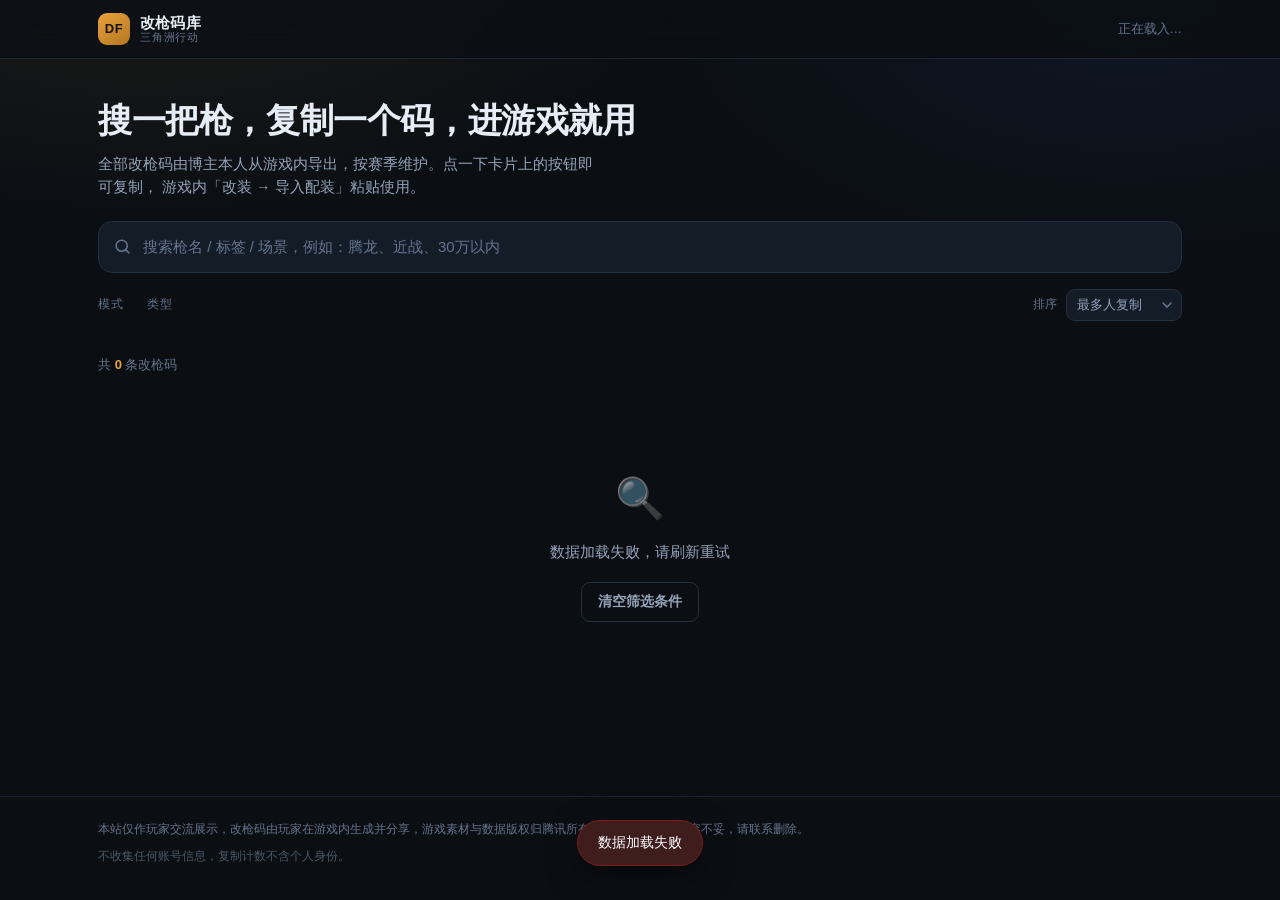
==== static/index.html @ 009d8478 "初始化：三角洲改枪码库（前台搜索/复制 + 本地后台导入）" ====
<!DOCTYPE html>
<html lang="zh-CN">
<head>
<meta charset="utf-8">
<meta name="viewport" content="width=device-width,initial-scale=1,viewport-fit=cover">
<title>三角洲行动 改枪码大全 · 一键复制</title>
<meta name="description" content="三角洲行动改枪码查询：烽火地带、全面战场全模式配装，按枪名、造价、距离筛选，一键复制改枪码直接进游戏使用。">
<meta name="theme-color" content="#0c1016">
<link rel="icon" href="data:image/svg+xml,<svg xmlns='http://www.w3.org/2000/svg' viewBox='0 0 100 100'><text y='.9em' font-size='90'>🎯</text></svg>">
<link rel="stylesheet" href="/static/styles.css">
</head>
<body>

<header class="topbar">
  <div class="wrap topbar-inner">
    <a class="brand" href="/">
      <span class="brand-mark">DF</span>
      <span class="brand-text">
        <b>改枪码库</b>
        <em>三角洲行动</em>
      </span>
    </a>
    <div class="topbar-meta" id="metaLine">正在载入…</div>
  </div>
</header>

<main class="wrap">

  <section class="hero">
    <h1>搜一把枪，复制一个码，进游戏就用</h1>
    <p class="hero-sub">
      全部改枪码由博主本人从游戏内导出，按赛季维护。点一下卡片上的按钮即可复制，
      游戏内「改装 → 导入配装」粘贴使用。
    </p>

    <div class="searchbox">
      <svg class="searchbox-icon" viewBox="0 0 24 24" aria-hidden="true">
        <circle cx="11" cy="11" r="7"></circle><path d="M20 20l-4-4"></path>
      </svg>
      <input id="q" type="search" autocomplete="off" spellcheck="false"
             placeholder="搜索枪名 / 标签 / 场景，例如：腾龙、近战、30万以内">
      <button id="qClear" class="searchbox-clear" title="清空" hidden>✕</button>
    </div>

    <div class="filters">
      <div class="filter-group" id="modeFilter">
        <span class="filter-label">模式</span>
      </div>
      <div class="filter-group" id="catFilter">
        <span class="filter-label">类型</span>
      </div>
      <div class="filter-group filter-tail">
        <span class="filter-label">排序</span>
        <select id="sort">
          <option value="hot">最多人复制</option>
          <option value="new">最新更新</option>
          <option value="name">枪名 A→Z</option>
          <option value="price">造价从低到高</option>
        </select>
        <select id="season" hidden></select>
      </div>
    </div>
  </section>

  <div class="resultbar">
    <span id="resultCount">—</span>
    <span class="resultbar-hint" id="activeHint"></span>
  </div>

  <section id="grid" class="grid" aria-live="polite"></section>

  <div id="empty" class="empty" hidden>
    <div class="empty-mark">🔍</div>
    <p id="emptyText">没有找到匹配的改枪码</p>
    <button class="btn btn-ghost" id="resetBtn">清空筛选条件</button>
  </div>

  <div id="loadMoreWrap" class="loadmore-wrap" hidden>
    <button class="btn btn-ghost" id="loadMore">载入更多</button>
  </div>
</main>

<footer class="foot">
  <div class="wrap">
    <p>
      本站仅作玩家交流展示，改枪码由玩家在游戏内生成并分享，游戏素材与数据版权归腾讯所有。
      如权利人认为内容不妥，请联系删除。
    </p>
    <p class="foot-dim">不收集任何账号信息，复制计数不含个人身份。</p>
  </div>
</footer>

<div id="toast" class="toast" role="status" aria-live="polite"></div>

<script src="/static/app.js"></script>
</body>
</html>
---- static/styles.css ----
/* ==========================================================================
   三角洲行动 · 改枪码库  —— 前台样式
   设计取向：深色、低饱和、把「码」和「复制按钮」当主角。
   ========================================================================== */

:root {
  --bg:        #0b0f14;
  --bg-soft:   #111823;
  --panel:     #141c28;
  --panel-hi:  #1b2534;
  --line:      #24303f;
  --line-soft: #1c2531;
  --txt:       #e6edf6;
  --txt-dim:   #94a3b8;
  --txt-faint: #64748b;
  --accent:    #e8a33d;   /* 战术橙 */
  --accent-dim:#7a5a26;
  --ok:        #34d399;
  --danger:    #f87171;
  --radius:    14px;
  --radius-sm: 9px;
  --shadow:    0 12px 34px rgba(0,0,0,.45);
  --mono:      ui-monospace, SFMono-Regular, "SF Mono", Menlo, Consolas, "Liberation Mono", monospace;
}

* { box-sizing: border-box; }

html { -webkit-text-size-adjust: 100%; }

body {
  margin: 0;
  background:
    radial-gradient(900px 480px at 12% -8%, rgba(232,163,61,.09), transparent 60%),
    radial-gradient(760px 420px at 88% 0%, rgba(56,120,220,.08), transparent 62%),
    var(--bg);
  color: var(--txt);
  font: 15px/1.6 -apple-system, BlinkMacSystemFont, "Segoe UI", "PingFang SC",
        "Hiragino Sans GB", "Microsoft YaHei", sans-serif;
  min-height: 100vh;
  display: flex;
  flex-direction: column;
}

.wrap { width: 100%; max-width: 1120px; margin: 0 auto; padding: 0 18px; }

a { color: inherit; text-decoration: none; }

/* ---------------------------------------------------------------- 顶栏 */

.topbar {
  position: sticky; top: 0; z-index: 20;
  background: rgba(11,15,20,.82);
  backdrop-filter: blur(14px);
  border-bottom: 1px solid var(--line-soft);
}
.topbar-inner {
  display: flex; align-items: center; justify-content: space-between;
  height: 58px; gap: 14px;
}
.brand { display: flex; align-items: center; gap: 10px; }
.brand-mark {
  width: 32px; height: 32px; flex: 0 0 32px;
  display: grid; place-items: center;
  border-radius: 9px;
  background: linear-gradient(145deg, var(--accent), #b4761f);
  color: #1a1206; font-weight: 800; font-size: 13px; letter-spacing: .5px;
}
.brand-text { display: flex; flex-direction: column; line-height: 1.15; }
.brand-text b { font-size: 15px; letter-spacing: .2px; }
.brand-text em {
  font-style: normal; font-size: 11px; color: var(--txt-faint); letter-spacing: .8px;
}
.topbar-meta { font-size: 12.5px; color: var(--txt-faint); }
.topbar-meta b { color: var(--accent); font-variant-numeric: tabular-nums; }

/* ---------------------------------------------------------------- Hero */

.hero { padding: 40px 0 8px; }
.hero h1 {
  margin: 0 0 10px;
  font-size: clamp(23px, 4.2vw, 34px);
  line-height: 1.28;
  letter-spacing: -.4px;
}
.hero-sub { margin: 0 0 22px; color: var(--txt-dim); max-width: 62ch; font-size: 14.5px; }

.searchbox { position: relative; display: flex; align-items: center; }
.searchbox-icon {
  position: absolute; left: 15px; width: 19px; height: 19px;
  fill: none; stroke: var(--txt-faint); stroke-width: 2;
  stroke-linecap: round; pointer-events: none;
}
#q {
  width: 100%; height: 52px;
  padding: 0 46px 0 44px;
  border-radius: var(--radius);
  border: 1px solid var(--line);
  background: var(--panel);
  color: var(--txt); font-size: 15px;
  outline: none;
  transition: border-color .15s, box-shadow .15s, background .15s;
}
#q::placeholder { color: var(--txt-faint); }
#q:focus {
  border-color: var(--accent-dim);
  box-shadow: 0 0 0 3px rgba(232,163,61,.13);
  background: var(--panel-hi);
}
#q::-webkit-search-cancel-button { display: none; }
.searchbox-clear {
  position: absolute; right: 12px;
  width: 26px; height: 26px; border: 0; border-radius: 50%;
  background: var(--line); color: var(--txt-dim);
  font-size: 12px; line-height: 1; cursor: pointer;
}
.searchbox-clear:hover { background: var(--panel-hi); color: var(--txt); }

/* ---------------------------------------------------------------- 筛选 */

.filters {
  display: flex; flex-wrap: wrap; align-items: center;
  gap: 10px 22px; margin-top: 16px;
}
.filter-group { display: flex; align-items: center; flex-wrap: wrap; gap: 6px; }
.filter-tail { margin-left: auto; }
.filter-label {
  font-size: 12px; color: var(--txt-faint);
  letter-spacing: .6px; margin-right: 2px;
}
.chip {
  border: 1px solid var(--line);
  background: transparent;
  color: var(--txt-dim);
  height: 30px; padding: 0 12px;
  border-radius: 999px;
  font-size: 13px; cursor: pointer;
  transition: all .14s;
  white-space: nowrap;
}
.chip:hover { border-color: var(--accent-dim); color: var(--txt); }
.chip.on {
  background: rgba(232,163,61,.14);
  border-color: var(--accent);
  color: var(--accent);
  font-weight: 600;
}

select {
  height: 32px; padding: 0 26px 0 10px;
  border-radius: var(--radius-sm);
  border: 1px solid var(--line);
  background: var(--panel);
  color: var(--txt-dim); font-size: 13px; cursor: pointer;
  appearance: none;
  background-image: url("data:image/svg+xml,%3Csvg xmlns='http://www.w3.org/2000/svg' width='10' height='6'%3E%3Cpath d='M1 1l4 4 4-4' fill='none' stroke='%2364748b' stroke-width='1.6' stroke-linecap='round'/%3E%3C/svg%3E");
  background-repeat: no-repeat;
  background-position: right 9px center;
}
select:focus { outline: none; border-color: var(--accent-dim); }

/* ---------------------------------------------------------------- 结果条 */

.resultbar {
  display: flex; align-items: baseline; gap: 10px; flex-wrap: wrap;
  margin: 26px 0 14px;
  font-size: 13px; color: var(--txt-faint);
}
.resultbar b { color: var(--accent); font-variant-numeric: tabular-nums; }
.resultbar-hint { color: var(--txt-faint); }

/* ---------------------------------------------------------------- 卡片 */

.grid {
  display: grid;
  grid-template-columns: repeat(auto-fill, minmax(318px, 1fr));
  gap: 14px;
  padding-bottom: 20px;
}

.card {
  position: relative;
  display: flex; flex-direction: column;
  background: linear-gradient(180deg, var(--panel-hi), var(--panel));
  border: 1px solid var(--line);
  border-radius: var(--radius);
  padding: 16px 16px 14px;
  transition: border-color .16s, transform .16s, box-shadow .16s;
}
.card:hover {
  border-color: var(--accent-dim);
  transform: translateY(-2px);
  box-shadow: var(--shadow);
}
.card.is-copied { border-color: var(--ok); }

.card-head { display: flex; align-items: flex-start; gap: 8px; }
.card-gun {
  margin: 0; font-size: 16.5px; line-height: 1.3; letter-spacing: -.1px;
  flex: 1; min-width: 0;
  overflow-wrap: anywhere;
}
.badge {
  flex: 0 0 auto;
  font-size: 11px; line-height: 1; padding: 5px 8px;
  border-radius: 6px;
  background: var(--line); color: var(--txt-dim);
  white-space: nowrap;
}
.badge-mode-烽火地带 { background: rgba(232,163,61,.15); color: #e8b463; }
.badge-mode-全面战场 { background: rgba(76,141,255,.14); color: #82a7ff; }

.card-meta {
  display: flex; flex-wrap: wrap; gap: 6px;
  margin: 9px 0 0;
  font-size: 12px; color: var(--txt-faint);
}
.card-meta span { display: inline-flex; align-items: center; gap: 4px; }
.card-meta i {
  font-style: normal; display: inline-block;
  width: 3px; height: 3px; border-radius: 50%;
  background: var(--line); margin: 0 2px;
}

.code-line {
  margin: 12px 0 0;
  display: flex; align-items: center; gap: 8px;
  padding: 9px 11px;
  background: #0a0e13;
  border: 1px solid var(--line-soft);
  border-radius: var(--radius-sm);
  font-family: var(--mono);
  font-size: 12px;
  color: #cbd5e1;
  overflow: hidden;
}
.code-line code {
  flex: 1; min-width: 0;
  /* 改枪码必须完整可见——玩家要对照、要核对，不能截断成省略号 */
  white-space: normal;
  overflow-wrap: anywhere;
  word-break: break-all;
  letter-spacing: .2px;
  line-height: 1.5;
}

.card-note {
  margin: 10px 0 0;
  font-size: 13px; color: var(--txt-dim); line-height: 1.55;
  display: -webkit-box; -webkit-line-clamp: 2; -webkit-box-orient: vertical;
  overflow: hidden;
}

.tags { display: flex; flex-wrap: wrap; gap: 5px; margin-top: 10px; }
.tag {
  font-size: 11.5px; padding: 2px 8px; border-radius: 999px;
  background: rgba(148,163,184,.1); color: var(--txt-dim);
}

.card-foot {
  display: flex; align-items: center; gap: 8px;
  margin-top: auto; padding-top: 13px;
}

.btn {
  display: inline-flex; align-items: center; justify-content: center; gap: 7px;
  height: 40px; padding: 0 16px;
  border-radius: var(--radius-sm);
  border: 1px solid transparent;
  font-size: 14px; font-weight: 600;
  cursor: pointer;
  transition: filter .14s, background .14s, border-color .14s, color .14s;
  font-family: inherit;
}
.btn:active { transform: translateY(1px); }

.btn-copy {
  flex: 1;
  background: linear-gradient(180deg, #e8a33d, #cf8a26);
  color: #1a1206;
}
.btn-copy:hover { filter: brightness(1.07); }
.btn-copy.done {
  background: linear-gradient(180deg, #34d399, #22b07d);
  color: #05231a;
}

.btn-ghost {
  background: transparent;
  border-color: var(--line);
  color: var(--txt-dim);
}
.btn-ghost:hover { border-color: var(--accent-dim); color: var(--txt); }

.btn-icon {
  width: 40px; flex: 0 0 40px; padding: 0;
  background: transparent; border-color: var(--line); color: var(--txt-faint);
  font-size: 15px;
}
.btn-icon:hover { color: var(--accent); border-color: var(--accent-dim); }

.copy-count {
  font-size: 12px; color: var(--txt-faint);
  font-variant-numeric: tabular-nums;
  white-space: nowrap;
}

/* ---------------------------------------------------------------- 空/加载 */

.empty {
  text-align: center; padding: 56px 20px 70px;
  color: var(--txt-dim);
}
.empty-mark { font-size: 40px; opacity: .55; margin-bottom: 10px; }
.empty p { margin: 0 0 18px; }

.loadmore-wrap { text-align: center; padding: 6px 0 40px; }

.skeleton {
  height: 200px; border-radius: var(--radius);
  background: linear-gradient(100deg, var(--panel) 30%, var(--panel-hi) 50%, var(--panel) 70%);
  background-size: 220% 100%;
  animation: shimmer 1.15s linear infinite;
}
@keyframes shimmer { to { background-position: -220% 0; } }

/* ---------------------------------------------------------------- 提示 */

.toast {
  position: fixed; left: 50%; bottom: 34px; transform: translate(-50%, 14px);
  background: #1f2937; color: #fff;
  border: 1px solid #374151;
  padding: 11px 20px; border-radius: 999px;
  font-size: 13.5px;
  opacity: 0; pointer-events: none;
  transition: opacity .2s, transform .2s;
  z-index: 50;
  max-width: 88vw; text-align: center;
  box-shadow: 0 10px 30px rgba(0,0,0,.5);
}
.toast.show { opacity: 1; transform: translate(-50%, 0); }
.toast.err { background: #3f1d1d; border-color: #7f1d1d; }

/* ---------------------------------------------------------------- 页脚 */

.foot {
  margin-top: auto;
  border-top: 1px solid var(--line-soft);
  padding: 22px 0 28px;
  color: var(--txt-faint); font-size: 12px; line-height: 1.7;
}
.foot p { margin: 0 0 6px; }
.foot-dim { color: #4b5766; }

/* ---------------------------------------------------------------- 响应式 */

@media (max-width: 720px) {
  .topbar-meta { display: none; }
  .hero { padding-top: 26px; }
  .grid { grid-template-columns: 1fr; gap: 12px; }
  .filter-tail { margin-left: 0; }
  .filters { gap: 9px 14px; }
  .code-line { font-size: 12px; }
  .btn-copy { height: 42px; }
}

@media (prefers-reduced-motion: reduce) {
  * { animation: none !important; transition: none !important; }
}
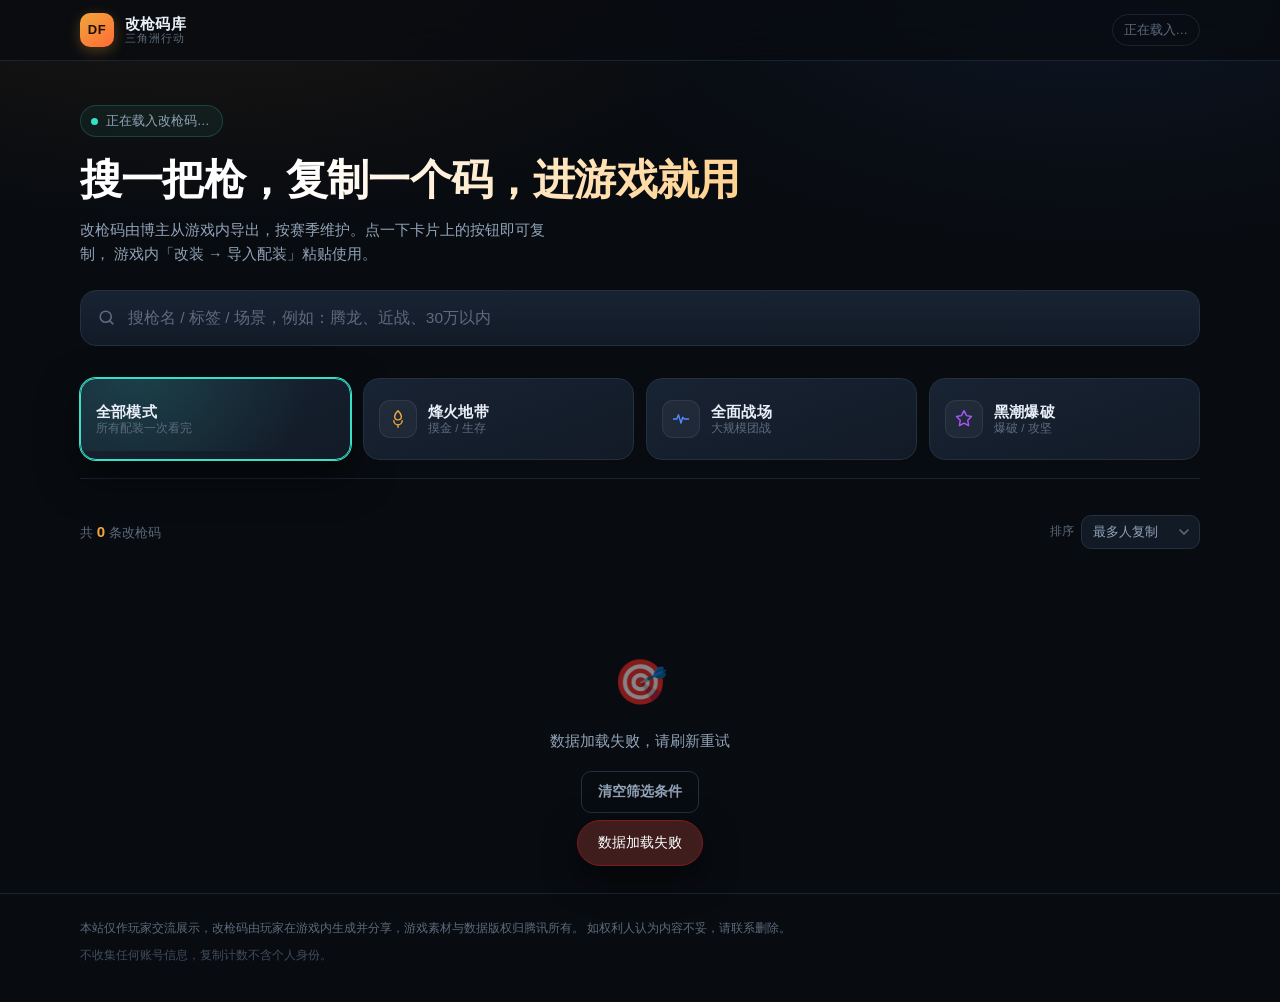
==== commit d7043e1b: "视觉改版：模式大卡片+黑潮爆破、枪械类型图标导轨、对齐游戏内分类" ====
--- a/static/index.html
+++ b/static/index.html
@@ -27,9 +27,13 @@
 <main class="wrap">
 
   <section class="hero">
-    <h1>搜一把枪，复制一个码，进游戏就用</h1>
+    <div class="hero-eyebrow">
+      <span class="pulse-dot"></span>
+      <span id="heroStat">正在载入改枪码…</span>
+    </div>
+    <h1>搜一把枪，<br class="hero-br">复制一个码，进游戏就用</h1>
     <p class="hero-sub">
-      全部改枪码由博主本人从游戏内导出，按赛季维护。点一下卡片上的按钮即可复制，
+      改枪码由博主从游戏内导出，按赛季维护。点一下卡片上的按钮即可复制，
       游戏内「改装 → 导入配装」粘贴使用。
     </p>
 
@@ -38,39 +42,78 @@
         <circle cx="11" cy="11" r="7"></circle><path d="M20 20l-4-4"></path>
       </svg>
       <input id="q" type="search" autocomplete="off" spellcheck="false"
-             placeholder="搜索枪名 / 标签 / 场景，例如：腾龙、近战、30万以内">
+             placeholder="搜枪名 / 标签 / 场景，例如：腾龙、近战、30万以内">
       <button id="qClear" class="searchbox-clear" title="清空" hidden>✕</button>
     </div>
+  </section>
 
-    <div class="filters">
-      <div class="filter-group" id="modeFilter">
-        <span class="filter-label">模式</span>
-      </div>
-      <div class="filter-group" id="catFilter">
-        <span class="filter-label">类型</span>
-      </div>
-      <div class="filter-group filter-tail">
-        <span class="filter-label">排序</span>
+  <!-- 模式选择：视觉化卡片，三种模式各自的配色 -->
+  <section class="mode-cards" id="modeCards" aria-label="选择模式">
+    <button class="mode-card mode-all is-on" data-val="">
+      <span class="mode-card-glow"></span>
+      <span class="mode-card-body">
+        <span class="mode-card-title">全部模式</span>
+        <span class="mode-card-desc">所有配装一次看完</span>
+      </span>
+    </button>
+    <button class="mode-card mode-firestorm" data-val="烽火地带">
+      <span class="mode-card-glow"></span>
+      <span class="mode-card-icon" aria-hidden="true">
+        <svg viewBox="0 0 24 24"><path d="M12 2s4 4 4 7a4 4 0 0 1-8 0c0-3 4-7 4-7z"/><path d="M7 14a5 5 0 0 0 10 0"/><path d="M12 19v3"/></svg>
+      </span>
+      <span class="mode-card-body">
+        <span class="mode-card-title">烽火地带</span>
+        <span class="mode-card-desc">摸金 / 生存</span>
+      </span>
+    </button>
+    <button class="mode-card mode-battlefield" data-val="全面战场">
+      <span class="mode-card-glow"></span>
+      <span class="mode-card-icon" aria-hidden="true">
+        <svg viewBox="0 0 24 24"><path d="M3 12h4l2-5 3 10 2-7 2 2h5"/></svg>
+      </span>
+      <span class="mode-card-body">
+        <span class="mode-card-title">全面战场</span>
+        <span class="mode-card-desc">大规模团战</span>
+      </span>
+    </button>
+    <button class="mode-card mode-blacktide" data-val="黑潮爆破">
+      <span class="mode-card-glow"></span>
+      <span class="mode-card-icon" aria-hidden="true">
+        <svg viewBox="0 0 24 24"><path d="M12 2l3 6 6 1-4.5 4.5 1 6.5-5.5-3-5.5 3 1-6.5L3 9l6-1z"/></svg>
+      </span>
+      <span class="mode-card-body">
+        <span class="mode-card-title">黑潮爆破</span>
+        <span class="mode-card-desc">爆破 / 攻坚</span>
+      </span>
+    </button>
+  </section>
+
+  <!-- 枪械类型：图标导航，对齐游戏内「全部枪械」筛选栏 -->
+  <nav class="cat-rail" id="catRail" aria-label="枪械类型"></nav>
+
+  <div class="toolbar">
+    <div class="toolbar-left">
+      <span class="result-count" id="resultCount">—</span>
+      <span class="result-hint" id="activeHint"></span>
+    </div>
+    <div class="toolbar-right">
+      <label class="sort-wrap">
+        <span>排序</span>
         <select id="sort">
           <option value="hot">最多人复制</option>
           <option value="new">最新更新</option>
           <option value="name">枪名 A→Z</option>
           <option value="price">造价从低到高</option>
         </select>
-        <select id="season" hidden></select>
-      </div>
+      </label>
+      <select id="season" class="season-select" hidden></select>
     </div>
-  </section>
-
-  <div class="resultbar">
-    <span id="resultCount">—</span>
-    <span class="resultbar-hint" id="activeHint"></span>
   </div>
 
   <section id="grid" class="grid" aria-live="polite"></section>
 
   <div id="empty" class="empty" hidden>
-    <div class="empty-mark">🔍</div>
+    <div class="empty-mark">🎯</div>
     <p id="emptyText">没有找到匹配的改枪码</p>
     <button class="btn btn-ghost" id="resetBtn">清空筛选条件</button>
   </div>
--- a/static/styles.css
+++ b/static/styles.css
@@ -1,329 +1,471 @@
 /* ==========================================================================
-   三角洲行动 · 改枪码库  —— 前台样式
-   设计取向：深色、低饱和、把「码」和「复制按钮」当主角。
+   三角洲行动 · 改枪码库  —— 前台样式（v2 视觉改版）
+   设计说明：
+     - 深色战术底 + 模式专属配色（烽火=橙 / 战场=蓝 / 黑潮=紫）
+     - 模式选择做成大卡片，第一眼就有"游戏启动器"的感觉
+     - 枪械类型做成图标横排导轨，对齐游戏内筛选栏
    ========================================================================== */
 
 :root {
-  --bg:        #0b0f14;
-  --bg-soft:   #111823;
-  --panel:     #141c28;
-  --panel-hi:  #1b2534;
-  --line:      #24303f;
-  --line-soft: #1c2531;
-  --txt:       #e6edf6;
-  --txt-dim:   #94a3b8;
-  --txt-faint: #64748b;
-  --accent:    #e8a33d;   /* 战术橙 */
-  --accent-dim:#7a5a26;
-  --ok:        #34d399;
-  --danger:    #f87171;
-  --radius:    14px;
-  --radius-sm: 9px;
-  --shadow:    0 12px 34px rgba(0,0,0,.45);
-  --mono:      ui-monospace, SFMono-Regular, "SF Mono", Menlo, Consolas, "Liberation Mono", monospace;
+  --bg:        #080b10;
+  --bg-2:      #0d1219;
+  --panel:     #121a26;
+  --panel-hi:  #182333;
+  --line:      #22303f;
+  --line-soft: #1a2431;
+  --txt:       #e9eff8;
+  --txt-dim:   #92a3b8;
+  --txt-faint: #5d6b7d;
+
+  /* 品牌主色：拾取橙 */
+  --accent:    #f0a63c;
+  --accent-2:  #ff6b35;
+
+  /* 三种模式配色 */
+  --c-firestorm: #f0a63c;
+  --c-battle:    #4d8dff;
+  --c-blacktide: #a855f7;
+  --c-all:       #38e0c8;
+
+  --ok:    #34d399;
+  --danger:#f87171;
+
+  --radius:    16px;
+  --radius-sm: 10px;
+  --shadow:    0 16px 40px rgba(0,0,0,.5);
+  --mono: ui-monospace, SFMono-Regular, "SF Mono", Menlo, Consolas, monospace;
 }
 
 * { box-sizing: border-box; }
-
-html { -webkit-text-size-adjust: 100%; }
 
 body {
   margin: 0;
   background:
-    radial-gradient(900px 480px at 12% -8%, rgba(232,163,61,.09), transparent 60%),
-    radial-gradient(760px 420px at 88% 0%, rgba(56,120,220,.08), transparent 62%),
+    radial-gradient(1000px 520px at 15% -10%, rgba(240,166,60,.10), transparent 62%),
+    radial-gradient(900px 480px at 85% -4%, rgba(77,141,255,.09), transparent 60%),
     var(--bg);
   color: var(--txt);
   font: 15px/1.6 -apple-system, BlinkMacSystemFont, "Segoe UI", "PingFang SC",
         "Hiragino Sans GB", "Microsoft YaHei", sans-serif;
   min-height: 100vh;
-  display: flex;
-  flex-direction: column;
-}
-
-.wrap { width: 100%; max-width: 1120px; margin: 0 auto; padding: 0 18px; }
-
+  display: flex; flex-direction: column;
+  -webkit-font-smoothing: antialiased;
+}
+
+.wrap { width: 100%; max-width: 1160px; margin: 0 auto; padding: 0 20px; }
 a { color: inherit; text-decoration: none; }
 
-/* ---------------------------------------------------------------- 顶栏 */
+/* ------------------------------------------------------------- 顶栏 */
 
 .topbar {
-  position: sticky; top: 0; z-index: 20;
-  background: rgba(11,15,20,.82);
-  backdrop-filter: blur(14px);
+  position: sticky; top: 0; z-index: 30;
+  background: rgba(8,11,16,.78);
+  backdrop-filter: blur(16px) saturate(140%);
   border-bottom: 1px solid var(--line-soft);
 }
 .topbar-inner {
   display: flex; align-items: center; justify-content: space-between;
-  height: 58px; gap: 14px;
-}
-.brand { display: flex; align-items: center; gap: 10px; }
+  height: 60px; gap: 14px;
+}
+.brand { display: flex; align-items: center; gap: 11px; }
 .brand-mark {
-  width: 32px; height: 32px; flex: 0 0 32px;
+  width: 34px; height: 34px; flex: 0 0 34px;
   display: grid; place-items: center;
-  border-radius: 9px;
-  background: linear-gradient(145deg, var(--accent), #b4761f);
-  color: #1a1206; font-weight: 800; font-size: 13px; letter-spacing: .5px;
+  border-radius: 10px;
+  background: linear-gradient(145deg, var(--accent), var(--accent-2));
+  color: #1a1206; font-weight: 900; font-size: 13px; letter-spacing: .5px;
+  box-shadow: 0 4px 14px rgba(240,166,60,.3);
 }
 .brand-text { display: flex; flex-direction: column; line-height: 1.15; }
 .brand-text b { font-size: 15px; letter-spacing: .2px; }
 .brand-text em {
-  font-style: normal; font-size: 11px; color: var(--txt-faint); letter-spacing: .8px;
-}
-.topbar-meta { font-size: 12.5px; color: var(--txt-faint); }
+  font-style: normal; font-size: 11px; color: var(--txt-faint);
+  letter-spacing: .9px; text-transform: uppercase;
+}
+.topbar-meta {
+  font-size: 12.5px; color: var(--txt-faint);
+  padding: 5px 11px; border: 1px solid var(--line-soft);
+  border-radius: 999px;
+}
 .topbar-meta b { color: var(--accent); font-variant-numeric: tabular-nums; }
 
-/* ---------------------------------------------------------------- Hero */
-
-.hero { padding: 40px 0 8px; }
+/* ------------------------------------------------------------- Hero */
+
+.hero { padding: 44px 0 6px; }
+
+.hero-eyebrow {
+  display: inline-flex; align-items: center; gap: 8px;
+  font-size: 12.5px; color: var(--txt-dim);
+  padding: 5px 12px 5px 10px;
+  background: rgba(56,224,200,.06);
+  border: 1px solid rgba(56,224,200,.2);
+  border-radius: 999px;
+  margin-bottom: 18px;
+}
+.pulse-dot {
+  width: 7px; height: 7px; border-radius: 50%;
+  background: var(--c-all);
+  box-shadow: 0 0 0 0 rgba(56,224,200,.6);
+  animation: pulse 2.2s infinite;
+}
+@keyframes pulse {
+  0%   { box-shadow: 0 0 0 0 rgba(56,224,200,.55); }
+  70%  { box-shadow: 0 0 0 8px rgba(56,224,200,0); }
+  100% { box-shadow: 0 0 0 0 rgba(56,224,200,0); }
+}
+
 .hero h1 {
-  margin: 0 0 10px;
-  font-size: clamp(23px, 4.2vw, 34px);
-  line-height: 1.28;
-  letter-spacing: -.4px;
-}
-.hero-sub { margin: 0 0 22px; color: var(--txt-dim); max-width: 62ch; font-size: 14.5px; }
+  margin: 0 0 14px;
+  font-size: clamp(26px, 4.6vw, 42px);
+  line-height: 1.2;
+  letter-spacing: -.8px;
+  font-weight: 800;
+  background: linear-gradient(120deg, #fff 20%, #ffd699 55%, var(--accent) 95%);
+  -webkit-background-clip: text;
+  background-clip: text;
+  color: transparent;
+}
+.hero-br { display: none; }
+.hero-sub {
+  margin: 0 0 24px; color: var(--txt-dim);
+  max-width: 60ch; font-size: 14.5px;
+}
 
 .searchbox { position: relative; display: flex; align-items: center; }
 .searchbox-icon {
-  position: absolute; left: 15px; width: 19px; height: 19px;
+  position: absolute; left: 17px; width: 19px; height: 19px;
   fill: none; stroke: var(--txt-faint); stroke-width: 2;
   stroke-linecap: round; pointer-events: none;
 }
 #q {
-  width: 100%; height: 52px;
-  padding: 0 46px 0 44px;
+  width: 100%; height: 56px;
+  padding: 0 48px 0 47px;
   border-radius: var(--radius);
   border: 1px solid var(--line);
-  background: var(--panel);
-  color: var(--txt); font-size: 15px;
+  background: linear-gradient(180deg, var(--panel-hi), var(--panel));
+  color: var(--txt); font-size: 15.5px;
   outline: none;
-  transition: border-color .15s, box-shadow .15s, background .15s;
+  transition: border-color .18s, box-shadow .18s;
 }
 #q::placeholder { color: var(--txt-faint); }
 #q:focus {
-  border-color: var(--accent-dim);
-  box-shadow: 0 0 0 3px rgba(232,163,61,.13);
-  background: var(--panel-hi);
+  border-color: rgba(240,166,60,.55);
+  box-shadow: 0 0 0 4px rgba(240,166,60,.12), var(--shadow);
 }
 #q::-webkit-search-cancel-button { display: none; }
 .searchbox-clear {
-  position: absolute; right: 12px;
+  position: absolute; right: 14px;
   width: 26px; height: 26px; border: 0; border-radius: 50%;
   background: var(--line); color: var(--txt-dim);
-  font-size: 12px; line-height: 1; cursor: pointer;
+  font-size: 12px; cursor: pointer;
 }
 .searchbox-clear:hover { background: var(--panel-hi); color: var(--txt); }
 
-/* ---------------------------------------------------------------- 筛选 */
-
-.filters {
-  display: flex; flex-wrap: wrap; align-items: center;
-  gap: 10px 22px; margin-top: 16px;
-}
-.filter-group { display: flex; align-items: center; flex-wrap: wrap; gap: 6px; }
-.filter-tail { margin-left: auto; }
-.filter-label {
-  font-size: 12px; color: var(--txt-faint);
-  letter-spacing: .6px; margin-right: 2px;
-}
-.chip {
+/* ------------------------------------------------------------- 模式卡片 */
+
+.mode-cards {
+  display: grid;
+  grid-template-columns: repeat(4, 1fr);
+  gap: 12px;
+  margin: 26px 0 18px;
+}
+
+.mode-card {
+  position: relative;
+  display: flex; align-items: center; gap: 11px;
+  min-height: 82px;
+  padding: 14px 15px;
+  border-radius: var(--radius);
   border: 1px solid var(--line);
+  background: linear-gradient(160deg, var(--panel-hi), var(--panel));
+  color: var(--txt);
+  cursor: pointer;
+  overflow: hidden;
+  text-align: left;
+  font: inherit;
+  transition: transform .18s, border-color .18s, box-shadow .18s;
+}
+.mode-card:hover { transform: translateY(-2px); border-color: var(--line); }
+.mode-card.is-on { border-color: currentColor; box-shadow: 0 0 0 1px currentColor, var(--shadow); }
+
+/* 选中时的光晕：只在卡片内部显示，不允许溢出到视口外 */
+.mode-card-glow {
+  position: absolute; left: -20%; right: -20%; top: -40%; height: 130%;
+  background: radial-gradient(circle at 30% 20%, currentColor, transparent 62%);
+  opacity: 0; transition: opacity .25s;
+  pointer-events: none;
+  /* 卡片自身有 overflow:hidden，这里再收一刀防止参与溢出计算 */
+  contain: paint;
+}
+.mode-card.is-on .mode-card-glow { opacity: .16; }
+
+.mode-card-icon {
+  position: relative; z-index: 1;
+  width: 38px; height: 38px; flex: 0 0 38px;
+  display: grid; place-items: center;
+  border-radius: 11px;
+  background: rgba(255,255,255,.045);
+  border: 1px solid rgba(255,255,255,.07);
+}
+.mode-card-icon svg {
+  width: 20px; height: 20px;
+  fill: none; stroke: currentColor; stroke-width: 1.7;
+  stroke-linecap: round; stroke-linejoin: round;
+}
+.mode-card-body {
+  position: relative; z-index: 1;
+  display: flex; flex-direction: column; line-height: 1.3; min-width: 0;
+}
+.mode-card-title { font-size: 15px; font-weight: 700; letter-spacing: .2px; }
+.mode-card-desc {
+  font-size: 11.5px; color: var(--txt-faint); white-space: nowrap;
+  overflow: hidden; text-overflow: ellipsis;
+}
+
+.mode-all        { color: var(--c-all); }
+.mode-all .mode-card-title, .mode-firestorm .mode-card-title,
+.mode-battlefield .mode-card-title, .mode-blacktide .mode-card-title { color: var(--txt); }
+.mode-firestorm  { color: var(--c-firestorm); }
+.mode-battlefield{ color: var(--c-battle); }
+.mode-blacktide  { color: var(--c-blacktide); }
+
+/* ------------------------------------------------------------- 类型导轨 */
+
+.cat-rail {
+  display: flex; gap: 8px; flex-wrap: wrap;
+  padding: 12px 0 4px;
+  border-top: 1px solid var(--line-soft);
+  margin-bottom: 6px;
+}
+.cat-item {
+  display: inline-flex; align-items: center; gap: 7px;
+  height: 36px; padding: 0 13px;
+  border-radius: 999px;
+  border: 1px solid var(--line-soft);
   background: transparent;
   color: var(--txt-dim);
-  height: 30px; padding: 0 12px;
-  border-radius: 999px;
-  font-size: 13px; cursor: pointer;
-  transition: all .14s;
+  font-size: 13px; font-family: inherit;
+  cursor: pointer;
+  transition: all .15s;
   white-space: nowrap;
 }
-.chip:hover { border-color: var(--accent-dim); color: var(--txt); }
-.chip.on {
-  background: rgba(232,163,61,.14);
-  border-color: var(--accent);
+.cat-item svg {
+  width: 15px; height: 15px;
+  fill: none; stroke: currentColor; stroke-width: 1.7;
+  stroke-linecap: round; stroke-linejoin: round;
+  opacity: .8;
+}
+.cat-item:hover { border-color: var(--line); color: var(--txt); }
+.cat-item.on {
+  background: rgba(240,166,60,.13);
+  border-color: rgba(240,166,60,.5);
   color: var(--accent);
   font-weight: 600;
 }
+/* 「全部枪械」用品牌橙实底，和具体分类区分开 */
+.cat-item.cat-all.on {
+  background: linear-gradient(180deg, #f5b04a, #d98a24);
+  border-color: transparent;
+  color: #1a1206;
+  box-shadow: 0 4px 14px rgba(240,166,60,.22);
+}
+.cat-item.cat-all.on svg { opacity: 1; }
+.cat-item .cat-num {
+  font-size: 10.5px; color: var(--txt-faint);
+  font-variant-numeric: tabular-nums;
+}
+.cat-item.on .cat-num { color: rgba(240,166,60,.75); }
+
+/* ------------------------------------------------------------- 工具条 */
+
+.toolbar {
+  display: flex; align-items: center; justify-content: space-between;
+  gap: 14px; flex-wrap: wrap;
+  margin: 20px 0 14px;
+}
+.toolbar-left { display: flex; align-items: baseline; gap: 10px; flex-wrap: wrap; }
+.result-count { font-size: 13px; color: var(--txt-faint); }
+.result-count b { color: var(--accent); font-size: 15px; font-variant-numeric: tabular-nums; }
+.result-hint { font-size: 12.5px; color: var(--txt-faint); }
+
+.toolbar-right { display: flex; align-items: center; gap: 8px; }
+.sort-wrap {
+  display: inline-flex; align-items: center; gap: 7px;
+  font-size: 12px; color: var(--txt-faint);
+}
 
 select {
-  height: 32px; padding: 0 26px 0 10px;
+  height: 34px; padding: 0 28px 0 11px;
   border-radius: var(--radius-sm);
   border: 1px solid var(--line);
   background: var(--panel);
   color: var(--txt-dim); font-size: 13px; cursor: pointer;
-  appearance: none;
-  background-image: url("data:image/svg+xml,%3Csvg xmlns='http://www.w3.org/2000/svg' width='10' height='6'%3E%3Cpath d='M1 1l4 4 4-4' fill='none' stroke='%2364748b' stroke-width='1.6' stroke-linecap='round'/%3E%3C/svg%3E");
+  appearance: none; font-family: inherit;
+  background-image: url("data:image/svg+xml,%3Csvg xmlns='http://www.w3.org/2000/svg' width='10' height='6'%3E%3Cpath d='M1 1l4 4 4-4' fill='none' stroke='%235d6b7d' stroke-width='1.6' stroke-linecap='round'/%3E%3C/svg%3E");
   background-repeat: no-repeat;
-  background-position: right 9px center;
-}
-select:focus { outline: none; border-color: var(--accent-dim); }
-
-/* ---------------------------------------------------------------- 结果条 */
-
-.resultbar {
-  display: flex; align-items: baseline; gap: 10px; flex-wrap: wrap;
-  margin: 26px 0 14px;
-  font-size: 13px; color: var(--txt-faint);
-}
-.resultbar b { color: var(--accent); font-variant-numeric: tabular-nums; }
-.resultbar-hint { color: var(--txt-faint); }
-
-/* ---------------------------------------------------------------- 卡片 */
+  background-position: right 10px center;
+}
+select:focus { outline: none; border-color: rgba(240,166,60,.5); }
+
+/* ------------------------------------------------------------- 卡片 */
 
 .grid {
   display: grid;
-  grid-template-columns: repeat(auto-fill, minmax(318px, 1fr));
+  grid-template-columns: repeat(auto-fill, minmax(330px, 1fr));
   gap: 14px;
-  padding-bottom: 20px;
+  padding-bottom: 24px;
 }
 
 .card {
   position: relative;
   display: flex; flex-direction: column;
-  background: linear-gradient(180deg, var(--panel-hi), var(--panel));
+  padding: 18px 16px 14px;
+  border-radius: var(--radius);
   border: 1px solid var(--line);
-  border-radius: var(--radius);
-  padding: 16px 16px 14px;
-  transition: border-color .16s, transform .16s, box-shadow .16s;
+  background: linear-gradient(165deg, var(--panel-hi) 0%, var(--panel) 60%);
+  overflow: hidden;
+  transition: transform .18s, border-color .18s, box-shadow .18s;
+}
+/* 顶部模式色条 */
+.card::before {
+  content: '';
+  position: absolute; left: 0; right: 0; top: 0; height: 3px;
+  background: var(--card-accent, var(--line));
+  opacity: .9;
+  z-index: 2;
 }
 .card:hover {
-  border-color: var(--accent-dim);
-  transform: translateY(-2px);
+  transform: translateY(-3px);
+  border-color: rgba(255,255,255,.12);
   box-shadow: var(--shadow);
 }
-.card.is-copied { border-color: var(--ok); }
-
-.card-head { display: flex; align-items: flex-start; gap: 8px; }
+.card.is-copied { border-color: rgba(52,211,153,.5); }
+
+.card-head { display: flex; align-items: flex-start; gap: 9px; }
 .card-gun {
-  margin: 0; font-size: 16.5px; line-height: 1.3; letter-spacing: -.1px;
-  flex: 1; min-width: 0;
-  overflow-wrap: anywhere;
-}
+  margin: 0; font-size: 17px; line-height: 1.3; letter-spacing: -.2px;
+  font-weight: 700;
+  flex: 1; min-width: 0; overflow-wrap: anywhere;
+}
+
 .badge {
   flex: 0 0 auto;
-  font-size: 11px; line-height: 1; padding: 5px 8px;
-  border-radius: 6px;
-  background: var(--line); color: var(--txt-dim);
-  white-space: nowrap;
-}
-.badge-mode-烽火地带 { background: rgba(232,163,61,.15); color: #e8b463; }
-.badge-mode-全面战场 { background: rgba(76,141,255,.14); color: #82a7ff; }
+  font-size: 11px; line-height: 1; padding: 5px 9px;
+  border-radius: 7px;
+  white-space: nowrap; font-weight: 600;
+  background: rgba(255,255,255,.06); color: var(--txt-dim);
+}
+.badge-mode-烽火地带 { background: rgba(240,166,60,.14); color: var(--c-firestorm); }
+.badge-mode-全面战场 { background: rgba(77,141,255,.14); color: #7fadff; }
+.badge-mode-黑潮爆破 { background: rgba(168,85,247,.15); color: #c084fc; }
 
 .card-meta {
-  display: flex; flex-wrap: wrap; gap: 6px;
-  margin: 9px 0 0;
-  font-size: 12px; color: var(--txt-faint);
+  display: flex; flex-wrap: wrap; align-items: center; gap: 7px;
+  margin: 10px 0 0; font-size: 12px; color: var(--txt-faint);
 }
 .card-meta span { display: inline-flex; align-items: center; gap: 4px; }
 .card-meta i {
-  font-style: normal; display: inline-block;
-  width: 3px; height: 3px; border-radius: 50%;
-  background: var(--line); margin: 0 2px;
+  font-style: normal; width: 3px; height: 3px; border-radius: 50%;
+  background: var(--line); display: inline-block;
+}
+.card-price { color: var(--ok); font-weight: 600; }
+
+/* 枪械类型小图标 */
+.cat-pill {
+  display: inline-flex; align-items: center; gap: 5px;
+  font-size: 11.5px; padding: 2px 8px; border-radius: 6px;
+  background: rgba(255,255,255,.05); color: var(--txt-dim);
+}
+.cat-pill svg {
+  width: 12px; height: 12px;
+  fill: none; stroke: currentColor; stroke-width: 1.8;
+  stroke-linecap: round; stroke-linejoin: round;
 }
 
 .code-line {
   margin: 12px 0 0;
   display: flex; align-items: center; gap: 8px;
-  padding: 9px 11px;
-  background: #0a0e13;
+  padding: 10px 12px;
+  background: #070a0e;
   border: 1px solid var(--line-soft);
   border-radius: var(--radius-sm);
   font-family: var(--mono);
-  font-size: 12px;
-  color: #cbd5e1;
-  overflow: hidden;
+  font-size: 12px; color: #c3d0e0;
 }
 .code-line code {
   flex: 1; min-width: 0;
-  /* 改枪码必须完整可见——玩家要对照、要核对，不能截断成省略号 */
-  white-space: normal;
-  overflow-wrap: anywhere;
-  word-break: break-all;
-  letter-spacing: .2px;
-  line-height: 1.5;
+  white-space: normal; overflow-wrap: anywhere; word-break: break-all;
+  letter-spacing: .2px; line-height: 1.55;
 }
 
 .card-note {
-  margin: 10px 0 0;
-  font-size: 13px; color: var(--txt-dim); line-height: 1.55;
+  margin: 10px 0 0; font-size: 13px; color: var(--txt-dim); line-height: 1.6;
   display: -webkit-box; -webkit-line-clamp: 2; -webkit-box-orient: vertical;
   overflow: hidden;
 }
 
 .tags { display: flex; flex-wrap: wrap; gap: 5px; margin-top: 10px; }
 .tag {
-  font-size: 11.5px; padding: 2px 8px; border-radius: 999px;
+  font-size: 11.5px; padding: 3px 9px; border-radius: 999px;
   background: rgba(148,163,184,.1); color: var(--txt-dim);
 }
 
 .card-foot {
-  display: flex; align-items: center; gap: 8px;
-  margin-top: auto; padding-top: 13px;
+  display: flex; align-items: center; gap: 10px;
+  margin-top: auto; padding-top: 14px;
 }
 
 .btn {
   display: inline-flex; align-items: center; justify-content: center; gap: 7px;
-  height: 40px; padding: 0 16px;
+  height: 42px; padding: 0 16px;
   border-radius: var(--radius-sm);
   border: 1px solid transparent;
-  font-size: 14px; font-weight: 600;
+  font-size: 14px; font-weight: 700; font-family: inherit;
   cursor: pointer;
-  transition: filter .14s, background .14s, border-color .14s, color .14s;
-  font-family: inherit;
+  transition: filter .15s, background .15s, border-color .15s, color .15s;
 }
 .btn:active { transform: translateY(1px); }
 
 .btn-copy {
   flex: 1;
-  background: linear-gradient(180deg, #e8a33d, #cf8a26);
+  background: linear-gradient(180deg, #f5b04a, #d98a24);
   color: #1a1206;
-}
-.btn-copy:hover { filter: brightness(1.07); }
+  box-shadow: 0 4px 16px rgba(240,166,60,.22);
+}
+.btn-copy:hover { filter: brightness(1.08); }
 .btn-copy.done {
-  background: linear-gradient(180deg, #34d399, #22b07d);
-  color: #05231a;
+  background: linear-gradient(180deg, #45e0a8, #22b07d);
+  color: #04231a;
+  box-shadow: 0 4px 16px rgba(52,211,153,.25);
 }
 
 .btn-ghost {
-  background: transparent;
-  border-color: var(--line);
-  color: var(--txt-dim);
-}
-.btn-ghost:hover { border-color: var(--accent-dim); color: var(--txt); }
-
-.btn-icon {
-  width: 40px; flex: 0 0 40px; padding: 0;
-  background: transparent; border-color: var(--line); color: var(--txt-faint);
-  font-size: 15px;
-}
-.btn-icon:hover { color: var(--accent); border-color: var(--accent-dim); }
+  background: transparent; border-color: var(--line); color: var(--txt-dim);
+}
+.btn-ghost:hover { border-color: rgba(240,166,60,.45); color: var(--txt); }
 
 .copy-count {
-  font-size: 12px; color: var(--txt-faint);
-  font-variant-numeric: tabular-nums;
-  white-space: nowrap;
-}
-
-/* ---------------------------------------------------------------- 空/加载 */
-
-.empty {
-  text-align: center; padding: 56px 20px 70px;
-  color: var(--txt-dim);
-}
-.empty-mark { font-size: 40px; opacity: .55; margin-bottom: 10px; }
+  font-size: 11.5px; color: var(--txt-faint);
+  font-variant-numeric: tabular-nums; white-space: nowrap;
+}
+
+/* ------------------------------------------------------------- 空/加载 */
+
+.empty { text-align: center; padding: 60px 20px 80px; color: var(--txt-dim); }
+.empty-mark { font-size: 44px; opacity: .5; margin-bottom: 12px; }
 .empty p { margin: 0 0 18px; }
 
-.loadmore-wrap { text-align: center; padding: 6px 0 40px; }
+.loadmore-wrap { text-align: center; padding: 8px 0 46px; }
 
 .skeleton {
-  height: 200px; border-radius: var(--radius);
+  height: 210px; border-radius: var(--radius);
   background: linear-gradient(100deg, var(--panel) 30%, var(--panel-hi) 50%, var(--panel) 70%);
   background-size: 220% 100%;
-  animation: shimmer 1.15s linear infinite;
+  animation: shimmer 1.2s linear infinite;
 }
 @keyframes shimmer { to { background-position: -220% 0; } }
 
-/* ---------------------------------------------------------------- 提示 */
+/* ------------------------------------------------------------- 提示 */
 
 .toast {
   position: fixed; left: 50%; bottom: 34px; transform: translate(-50%, 14px);
@@ -333,35 +475,57 @@
   font-size: 13.5px;
   opacity: 0; pointer-events: none;
   transition: opacity .2s, transform .2s;
-  z-index: 50;
-  max-width: 88vw; text-align: center;
-  box-shadow: 0 10px 30px rgba(0,0,0,.5);
+  z-index: 60; max-width: 88vw; text-align: center;
+  box-shadow: 0 12px 34px rgba(0,0,0,.55);
 }
 .toast.show { opacity: 1; transform: translate(-50%, 0); }
 .toast.err { background: #3f1d1d; border-color: #7f1d1d; }
 
-/* ---------------------------------------------------------------- 页脚 */
+/* ------------------------------------------------------------- 页脚 */
 
 .foot {
   margin-top: auto;
   border-top: 1px solid var(--line-soft);
-  padding: 22px 0 28px;
-  color: var(--txt-faint); font-size: 12px; line-height: 1.7;
+  padding: 24px 0 30px;
+  color: var(--txt-faint); font-size: 12px; line-height: 1.75;
 }
 .foot p { margin: 0 0 6px; }
-.foot-dim { color: #4b5766; }
-
-/* ---------------------------------------------------------------- 响应式 */
+.foot-dim { color: #414d5c; }
+
+/* ------------------------------------------------------------- 响应式 */
+
+@media (max-width: 880px) {
+  .mode-cards { grid-template-columns: repeat(2, 1fr); }
+  .grid { grid-template-columns: repeat(auto-fill, minmax(290px, 1fr)); }
+}
 
 @media (max-width: 720px) {
   .topbar-meta { display: none; }
-  .hero { padding-top: 26px; }
+  .hero { padding-top: 28px; }
+  .hero-br { display: inline; }
   .grid { grid-template-columns: 1fr; gap: 12px; }
-  .filter-tail { margin-left: 0; }
-  .filters { gap: 9px 14px; }
-  .code-line { font-size: 12px; }
-  .btn-copy { height: 42px; }
-}
+  .toolbar { gap: 10px; }
+  .toolbar-right { width: 100%; justify-content: space-between; }
+  .toolbar-right .sort-wrap { flex: 1; }
+  .toolbar-right select { max-width: 100%; }
+  .mode-cards { gap: 9px; }
+  .mode-card { min-height: 72px; padding: 11px 12px; gap: 9px; min-width: 0; }
+  .mode-card-icon { width: 32px; height: 32px; flex: 0 0 32px; }
+  .mode-card-title { font-size: 13.5px; }
+  .mode-card-desc { font-size: 10.5px; }
+  .cat-rail { flex-wrap: nowrap; overflow-x: auto; scrollbar-width: none; }
+  .cat-rail::-webkit-scrollbar { display: none; }
+  .code-line { font-size: 11.5px; }
+}
+
+/* 小屏兜底：禁止整页横向溢出（模式卡片默认 4 列会撑破视口） */
+@media (max-width: 880px) and (min-width: 721px) {
+  .mode-cards { grid-template-columns: repeat(2, 1fr); }
+}
+
+html, body { max-width: 100%; overflow-x: hidden; }
+.wrap { min-width: 0; }
+.card, .mode-card, .cat-item { min-width: 0; }
 
 @media (prefers-reduced-motion: reduce) {
   * { animation: none !important; transition: none !important; }
